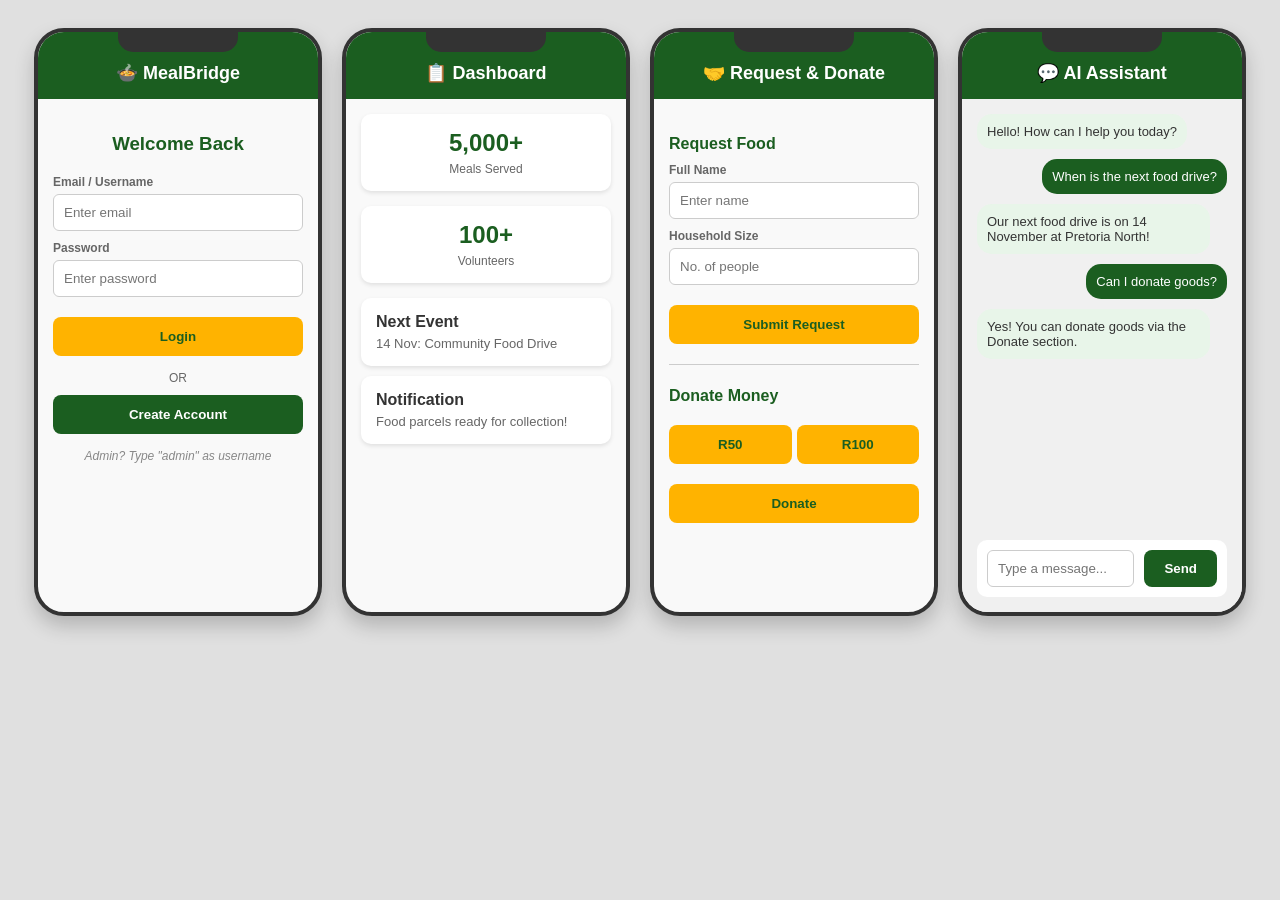
==== src/mobile/mobile-prototype.html @ 6d2c515a "Create mobile-prototype.html" ====
<!DOCTYPE html>
<html lang="en">
<head>
    <meta charset="UTF-8">
    <meta name="viewport" content="width=device-width, initial-scale=1.0">
    <title>MealBridge Mobile Wireframes</title>
    <style>
        body { font-family: 'Segoe UI', Tahoma, Geneva, Verdana, sans-serif; background: #e0e0e0; display: flex; flex-wrap: wrap; gap: 20px; justify-content: center; padding: 20px; }
        .phone { width: 280px; height: 580px; background: #f9f9f9; border: 4px solid #333; border-radius: 30px; overflow: hidden; position: relative; box-shadow: 0 10px 20px rgba(0,0,0,0.2); }
        .notch { width: 120px; height: 20px; background: #333; border-radius: 0 0 15px 15px; position: absolute; top: 0; left: 50%; transform: translateX(-50%); z-index: 10; }
        .screen { height: 100%; display: flex; flex-direction: column; }
        
        /* Mobile Header */
        .m-header { background: #1b5e20; color: white; padding: 30px 15px 15px; text-align: center; font-weight: bold; font-size: 18px; }
        
        /* Mobile Body */
        .m-body { flex: 1; padding: 15px; overflow: hidden; }
        
        /* Buttons & Inputs */
        .m-btn { width: 100%; background: #ffb300; color: #1b5e20; border: none; padding: 12px; border-radius: 8px; font-weight: bold; margin-top: 10px; cursor: pointer; text-align: center; }
        .m-input { width: 100%; padding: 10px; border: 1px solid #ccc; border-radius: 6px; margin-bottom: 10px; box-sizing: border-box; background: white; color: #333; }
        
        /* Specific Screen Elements */
        .m-stat { background: white; padding: 15px; border-radius: 10px; text-align: center; margin-bottom: 15px; box-shadow: 0 2px 4px rgba(0,0,0,0.1); }
        .m-stat h3 { margin: 0; color: #1b5e20; font-size: 24px; }
        .m-stat p { margin: 5px 0 0; color: #666; font-size: 12px; }

        .m-card { background: white; padding: 15px; border-radius: 10px; margin-bottom: 10px; box-shadow: 0 2px 4px rgba(0,0,0,0.1); }
        .m-card h4 { margin: 0 0 5px; color: #333; }
        .m-card p { margin: 0; color: #666; font-size: 13px; }
        
        .m-chat-bubble { padding: 10px; border-radius: 15px; margin-bottom: 10px; max-width: 85%; font-size: 13px; }
        .m-chat-bot { background: #e8f5e9; color: #333; align-self: flex-start; }
        .m-chat-user { background: #1b5e20; color: white; align-self: flex-end; margin-left: auto; }
        
        .label { display: block; font-size: 12px; color: #666; margin-bottom: 5px; font-weight: bold; }
    </style>
</head>
<body>

    <!-- Screen 1: Login / Sign Up -->
    <div class="phone">
        <div class="notch"></div>
        <div class="screen">
            <div class="m-header">🍲 MealBridge</div>
            <div class="m-body">
                <h3 style="text-align:center; color:#1b5e20; margin-bottom:20px;">Welcome Back</h3>
                <div class="label">Email / Username</div>
                <input class="m-input" type="text" placeholder="Enter email">
                <div class="label">Password</div>
                <input class="m-input" type="password" placeholder="Enter password">
                <button class="m-btn">Login</button>
                <div style="text-align:center; margin-top:15px; font-size:12px; color:#666;">OR</div>
                <button class="m-btn" style="background: #1b5e20; color: white;">Create Account</button>
                <p style="text-align:center; margin-top:15px; font-size:12px; color:#888;"><i>Admin? Type "admin" as username</i></p>
            </div>
        </div>
    </div>

    <!-- Screen 2: Home / Dashboard -->
    <div class="phone">
        <div class="notch"></div>
        <div class="screen">
            <div class="m-header">📋 Dashboard</div>
            <div class="m-body">
                <div class="m-stat"><h3>5,000+</h3><p>Meals Served</p></div>
                <div class="m-stat"><h3>100+</h3><p>Volunteers</p></div>
                
                <div class="m-card">
                    <h4>Next Event</h4>
                    <p>14 Nov: Community Food Drive</p>
                </div>
                <div class="m-card">
                    <h4>Notification</h4>
                    <p>Food parcels ready for collection!</p>
                </div>
            </div>
        </div>
    </div>

    <!-- Screen 3: Request & Donate -->
    <div class="phone">
        <div class="notch"></div>
        <div class="screen">
            <div class="m-header">🤝 Request & Donate</div>
            <div class="m-body">
                <h4 style="color:#1b5e20; margin-bottom:10px;">Request Food</h4>
                <div class="label">Full Name</div>
                <input class="m-input" type="text" placeholder="Enter name">
                <div class="label">Household Size</div>
                <input class="m-input" type="number" placeholder="No. of people">
                <button class="m-btn">Submit Request</button>
                
                <div style="border-top: 1px solid #ccc; margin: 20px 0;"></div>
                
                <h4 style="color:#1b5e20; margin-bottom:10px;">Donate Money</h4>
                <div style="display:flex; gap:5px; margin-bottom:10px;">
                    <button class="m-btn" style="flex:1;">R50</button>
                    <button class="m-btn" style="flex:1;">R100</button>
                </div>
                <button class="m-btn">Donate</button>
            </div>
        </div>
    </div>

    <!-- Screen 4: Chatbot -->
    <div class="phone">
        <div class="notch"></div>
        <div class="screen">
            <div class="m-header">💬 AI Assistant</div>
            <div class="m-body" style="display:flex; flex-direction:column; background: #f0f0f0;">
                <div class="m-chat-bubble m-chat-bot">Hello! How can I help you today?</div>
                <div class="m-chat-bubble m-chat-user">When is the next food drive?</div>
                <div class="m-chat-bubble m-chat-bot">Our next food drive is on 14 November at Pretoria North!</div>
                <div class="m-chat-bubble m-chat-user">Can I donate goods?</div>
                <div class="m-chat-bubble m-chat-bot">Yes! You can donate goods via the Donate section.</div>
                
                <div style="margin-top:auto; display:flex; gap:10px; background:white; padding:10px; border-radius:10px;">
                    <input class="m-input" style="margin:0; flex:1;" placeholder="Type a message...">
                    <button style="background:#1b5e20; color:white; border:none; padding:10px 20px; border-radius:8px; font-weight:bold;">Send</button>
                </div>
            </div>
        </div>
    </div>

</body>
</html>
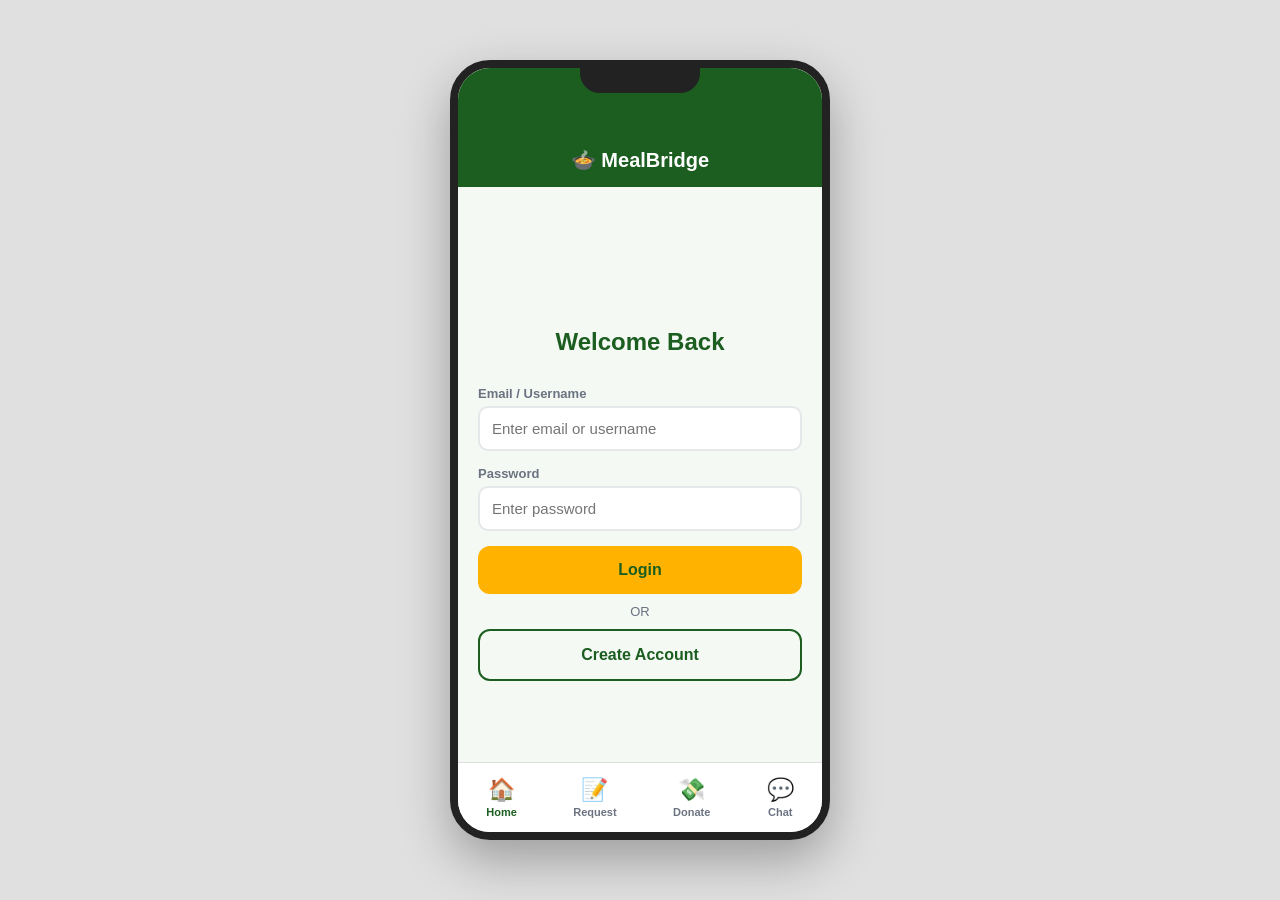
==== commit 67f725c7: "Update mobile-prototype.html" ====
--- a/src/mobile/mobile-prototype.html
+++ b/src/mobile/mobile-prototype.html
@@ -2,126 +2,355 @@
 <html lang="en">
 <head>
     <meta charset="UTF-8">
-    <meta name="viewport" content="width=device-width, initial-scale=1.0">
-    <title>MealBridge Mobile Wireframes</title>
+    <meta name="viewport" content="width=device-width, initial-scale=1.0, maximum-scale=1.0, user-scalable=no">
+    <title>MealBridge Mobile App</title>
     <style>
-        body { font-family: 'Segoe UI', Tahoma, Geneva, Verdana, sans-serif; background: #e0e0e0; display: flex; flex-wrap: wrap; gap: 20px; justify-content: center; padding: 20px; }
-        .phone { width: 280px; height: 580px; background: #f9f9f9; border: 4px solid #333; border-radius: 30px; overflow: hidden; position: relative; box-shadow: 0 10px 20px rgba(0,0,0,0.2); }
-        .notch { width: 120px; height: 20px; background: #333; border-radius: 0 0 15px 15px; position: absolute; top: 0; left: 50%; transform: translateX(-50%); z-index: 10; }
-        .screen { height: 100%; display: flex; flex-direction: column; }
+        :root {
+            --primary: #1b5e20;
+            --primary-light: #2e7d32;
+            --accent: #ffb300;
+            --light: #f4f9f4;
+            --white: #fff;
+            --dark: #1f2937;
+            --grey: #6b7280;
+            --border: #e5e7eb;
+            --shadow: 0 4px 10px rgba(0,0,0,0.1);
+        }
+
+        * { margin: 0; padding: 0; box-sizing: border-box; font-family: 'Segoe UI', Tahoma, Geneva, Verdana, sans-serif; }
+        body { background: #e0e0e0; display: flex; justify-content: center; align-items: center; min-height: 100vh; }
+
+        /* Phone Frame */
+        .phone { width: 380px; height: 780px; background: var(--light); border-radius: 40px; border: 8px solid #222; overflow: hidden; position: relative; box-shadow: 0 20px 50px rgba(0,0,0,0.3); }
+        .notch { width: 120px; height: 25px; background: #222; border-radius: 0 0 20px 20px; position: absolute; top: 0; left: 50%; transform: translateX(-50%); z-index: 100; }
+
+        /* Screens */
+        .screen { height: 100%; display: flex; flex-direction: column; position: absolute; top: 0; left: 0; width: 100%; transition: transform 0.3s ease-in-out; transform: translateX(100%); }
+        .screen.active { transform: translateX(0); }
+
+        /* Header */
+        .header { background: var(--primary); color: white; padding: 40px 20px 15px; text-align: center; position: relative; }
+        .header h2 { font-size: 20px; margin: 0; }
+        .header .back { position: absolute; left: 20px; top: 40px; font-size: 24px; cursor: pointer; color: white; }
+
+        /* Body */
+        .body { flex: 1; padding: 20px; overflow-y: auto; }
+
+        /* Components */
+        .input { width: 100%; padding: 12px; border: 2px solid var(--border); border-radius: 10px; margin-bottom: 15px; font-size: 15px; background: var(--white); }
+        .label { display: block; font-size: 13px; font-weight: bold; color: var(--grey); margin-bottom: 5px; }
+        .btn { width: 100%; background: var(--accent); color: var(--primary); border: none; padding: 15px; border-radius: 12px; font-size: 16px; font-weight: bold; cursor: pointer; margin-bottom: 10px; transition: 0.3s; }
+        .btn:active { transform: scale(0.98); }
+        .btn-primary { background: var(--primary); color: white; }
+        .btn-outline { background: transparent; border: 2px solid var(--primary); color: var(--primary); }
+
+        /* Cards */
+        .card { background: white; padding: 15px; border-radius: 15px; box-shadow: var(--shadow); margin-bottom: 15px; }
+        .card h4 { color: var(--primary); margin: 0 0 5px; }
+        .card p { color: var(--grey); font-size: 13px; margin: 0; }
+
+        /* Stats */
+        .stat { background: white; padding: 20px; border-radius: 15px; text-align: center; box-shadow: var(--shadow); }
+        .stat h3 { color: var(--primary); font-size: 28px; margin: 0; }
+        .stat p { color: var(--grey); font-size: 12px; margin-top: 5px; }
+
+        /* Chat */
+        .chat-body { flex: 1; display: flex; flex-direction: column; gap: 10px; padding: 15px; overflow-y: auto; background: #f0f0f0; }
+        .bubble { padding: 12px 15px; border-radius: 15px; max-width: 80%; font-size: 14px; line-height: 1.5; }
+        .bubble.bot { background: white; align-self: flex-start; box-shadow: var(--shadow); }
+        .bubble.user { background: var(--primary); color: white; align-self: flex-end; }
+        .chat-input-row { display: flex; gap: 10px; padding: 15px; background: white; border-top: 1px solid #ddd; }
+        .chat-input-row input { flex: 1; padding: 12px; border: 2px solid #ddd; border-radius: 25px; font-size: 14px; }
+        .chat-input-row button { background: var(--primary); color: white; border: none; border-radius: 25px; padding: 0 20px; font-size: 14px; font-weight: bold; }
+
+        /* Bottom Nav */
+        .bottom-nav { position: absolute; bottom: 0; left: 0; right: 0; height: 70px; background: white; display: flex; justify-content: space-around; align-items: center; border-top: 1px solid #ddd; z-index: 100; }
+        .nav-item { display: flex; flex-direction: column; align-items: center; font-size: 11px; color: var(--grey); cursor: pointer; font-weight: bold; }
+        .nav-item.active { color: var(--primary); }
+        .nav-item i { font-size: 22px; font-style: normal; margin-bottom: 3px; }
         
-        /* Mobile Header */
-        .m-header { background: #1b5e20; color: white; padding: 30px 15px 15px; text-align: center; font-weight: bold; font-size: 18px; }
-        
-        /* Mobile Body */
-        .m-body { flex: 1; padding: 15px; overflow: hidden; }
-        
-        /* Buttons & Inputs */
-        .m-btn { width: 100%; background: #ffb300; color: #1b5e20; border: none; padding: 12px; border-radius: 8px; font-weight: bold; margin-top: 10px; cursor: pointer; text-align: center; }
-        .m-input { width: 100%; padding: 10px; border: 1px solid #ccc; border-radius: 6px; margin-bottom: 10px; box-sizing: border-box; background: white; color: #333; }
-        
-        /* Specific Screen Elements */
-        .m-stat { background: white; padding: 15px; border-radius: 10px; text-align: center; margin-bottom: 15px; box-shadow: 0 2px 4px rgba(0,0,0,0.1); }
-        .m-stat h3 { margin: 0; color: #1b5e20; font-size: 24px; }
-        .m-stat p { margin: 5px 0 0; color: #666; font-size: 12px; }
-
-        .m-card { background: white; padding: 15px; border-radius: 10px; margin-bottom: 10px; box-shadow: 0 2px 4px rgba(0,0,0,0.1); }
-        .m-card h4 { margin: 0 0 5px; color: #333; }
-        .m-card p { margin: 0; color: #666; font-size: 13px; }
-        
-        .m-chat-bubble { padding: 10px; border-radius: 15px; margin-bottom: 10px; max-width: 85%; font-size: 13px; }
-        .m-chat-bot { background: #e8f5e9; color: #333; align-self: flex-start; }
-        .m-chat-user { background: #1b5e20; color: white; align-self: flex-end; margin-left: auto; }
-        
-        .label { display: block; font-size: 12px; color: #666; margin-bottom: 5px; font-weight: bold; }
+        /* Alerts */
+        .alert { padding: 12px; border-radius: 10px; text-align: center; font-weight: bold; margin-bottom: 15px; display: none; }
+        .alert.success { background: #d4edda; color: #155724; }
+        .alert.error { background: #f8d7da; color: #721c24; }
+
+        /* Admin Hidden */
+        #adminScreen { display: none; }
     </style>
 </head>
 <body>
 
-    <!-- Screen 1: Login / Sign Up -->
+    <!-- The Phone -->
     <div class="phone">
         <div class="notch"></div>
-        <div class="screen">
-            <div class="m-header">🍲 MealBridge</div>
-            <div class="m-body">
-                <h3 style="text-align:center; color:#1b5e20; margin-bottom:20px;">Welcome Back</h3>
-                <div class="label">Email / Username</div>
-                <input class="m-input" type="text" placeholder="Enter email">
-                <div class="label">Password</div>
-                <input class="m-input" type="password" placeholder="Enter password">
-                <button class="m-btn">Login</button>
-                <div style="text-align:center; margin-top:15px; font-size:12px; color:#666;">OR</div>
-                <button class="m-btn" style="background: #1b5e20; color: white;">Create Account</button>
-                <p style="text-align:center; margin-top:15px; font-size:12px; color:#888;"><i>Admin? Type "admin" as username</i></p>
-            </div>
-        </div>
+
+        <!-- Screen 1: Splash / Login -->
+        <div class="screen active" id="loginScreen">
+            <div class="header" style="padding-top: 80px;"><h2>🍲 MealBridge</h2></div>
+            <div class="body" style="display:flex; flex-direction:column; justify-content:center;">
+                <h2 style="text-align:center; color: var(--primary); margin-bottom: 30px;">Welcome Back</h2>
+                
+                <label class="label">Email / Username</label>
+                <input class="input" id="loginUser" placeholder="Enter email or username">
+                <label class="label">Password</label>
+                <input class="input" type="password" id="loginPass" placeholder="Enter password">
+                
+                <button class="btn" onclick="login()">Login</button>
+                <div style="text-align:center; font-size:13px; color:var(--grey); margin-bottom:10px;">OR</div>
+                <button class="btn btn-outline" onclick="goTo('signupScreen')">Create Account</button>
+                
+                <div id="loginMsg" class="alert error" style="margin-top: 15px;"></div>
+            </div>
+        </div>
+
+        <!-- Screen 2: Signup -->
+        <div class="screen" id="signupScreen">
+            <div class="header"><span class="back" onclick="goTo('loginScreen')">←</span><h2>Sign Up</h2></div>
+            <div class="body">
+                <label class="label">Full Name</label>
+                <input class="input" id="signupName" placeholder="Enter full name">
+                <label class="label">Email</label>
+                <input class="input" id="signupEmail" placeholder="Enter email">
+                <label class="label">Password</label>
+                <input class="input" type="password" id="signupPass" placeholder="Create password">
+                
+                <button class="btn btn-primary" onclick="signup()">Create Account</button>
+                <div id="signupMsg" class="alert error"></div>
+            </div>
+        </div>
+
+        <!-- Screen 3: Home Dashboard (Main) -->
+        <div class="screen" id="homeScreen">
+            <div class="header"><h2>Home</h2></div>
+            <div class="body" style="padding-bottom: 80px;">
+                <div class="card">
+                    <h4>📢 Announcement</h4>
+                    <p>Food parcels ready for collection this Saturday!</p>
+                </div>
+                <div class="card">
+                    <h4>📅 Next Event</h4>
+                    <p>14 Nov: Community Food Drive</p>
+                </div>
+                <div style="display:grid; grid-template-columns:1fr 1fr; gap:10px; margin-top: 20px;">
+                    <div class="stat"><h3>5,000+</h3><p>Meals Served</p></div>
+                    <div class="stat"><h3>100+</h3><p>Volunteers</p></div>
+                </div>
+                
+                <button class="btn" style="margin-top: 20px;" onclick="goTo('requestScreen')">Request Food Now</button>
+                <button class="btn btn-primary" onclick="goTo('donateScreen')">Make a Donation</button>
+            </div>
+        </div>
+
+        <!-- Screen 4: Request Food -->
+        <div class="screen" id="requestScreen">
+            <div class="header"><span class="back" onclick="goTo('homeScreen')">←</span><h2>Request Food</h2></div>
+            <div class="body">
+                <label class="label">Full Name</label>
+                <input class="input" id="reqName" placeholder="Enter name">
+                <label class="label">Household Size</label>
+                <input class="input" type="number" id="reqPeople" placeholder="No. of people">
+                <label class="label">Details</label>
+                <textarea class="input" id="reqDetails" rows="3" placeholder="Brief description"></textarea>
+                
+                <button class="btn btn-primary" onclick="submitRequest()">Submit Request</button>
+                <div id="requestMsg" class="alert success"></div>
+            </div>
+        </div>
+
+        <!-- Screen 5: Donate -->
+        <div class="screen" id="donateScreen">
+            <div class="header"><span class="back" onclick="goTo('homeScreen')">←</span><h2>Donate</h2></div>
+            <div class="body">
+                <div class="card">
+                    <h4>💸 Money</h4>
+                    <div style="display:flex; gap:5px; margin-bottom:10px;">
+                        <button class="btn" style="flex:1;" onclick="donateMoney(50)">R50</button>
+                        <button class="btn" style="flex:1;" onclick="donateMoney(100)">R100</button>
+                        <button class="btn" style="flex:1;" onclick="donateMoney(250)">R250</button>
+                    </div>
+                    <button class="btn btn-primary" onclick="donateMoney(document.getElementById('customAmt').value)">Donate</button>
+                    <input class="input" id="customAmt" type="number" placeholder="Custom amount">
+                </div>
+                <div class="card">
+                    <h4>📦 Goods</h4>
+                    <label class="label">Goods Description</label>
+                    <input class="input" id="goodsDesc" placeholder="e.g. 20kg Rice">
+                    <label class="label">Address</label>
+                    <input class="input" id="goodsAddress" placeholder="Where to collect?">
+                    <button class="btn" onclick="donateGoods()">Donate Goods</button>
+                </div>
+                <div id="donateMsg" class="alert success"></div>
+            </div>
+        </div>
+
+        <!-- Screen 6: Chatbot -->
+        <div class="screen" id="chatScreen">
+            <div class="header"><span class="back" onclick="goTo('homeScreen')">←</span><h2>🤖 AI Assistant</h2></div>
+            <div class="chat-body" id="chatBody">
+                <div class="bubble bot">Hello! How can I help you today?</div>
+            </div>
+            <div class="chat-input-row">
+                <input type="text" id="chatInput" placeholder="Type a message...">
+                <button onclick="sendMessage()">Send</button>
+            </div>
+        </div>
+
+        <!-- Hidden Admin Screen -->
+        <div class="screen" id="adminScreen">
+            <div class="header"><h2>Admin Dashboard</h2></div>
+            <div class="body">
+                <div class="card"><h4>Recent Requests</h4><p id="adminRequests">None yet.</p></div>
+                <div class="card"><h4>Donations</h4><p id="adminDonations">None yet.</p></div>
+                <button class="btn btn-primary" onclick="logout()">Logout</button>
+            </div>
+        </div>
+
+        <!-- Bottom Nav (Visible on Home) -->
+        <div class="bottom-nav">
+            <div class="nav-item active" onclick="goTo('homeScreen')"><i>🏠</i>Home</div>
+            <div class="nav-item" onclick="goTo('requestScreen')"><i>📝</i>Request</div>
+            <div class="nav-item" onclick="goTo('donateScreen')"><i>💸</i>Donate</div>
+            <div class="nav-item" onclick="goTo('chatScreen')"><i>💬</i>Chat</div>
+        </div>
+
     </div>
 
-    <!-- Screen 2: Home / Dashboard -->
-    <div class="phone">
-        <div class="notch"></div>
-        <div class="screen">
-            <div class="m-header">📋 Dashboard</div>
-            <div class="m-body">
-                <div class="m-stat"><h3>5,000+</h3><p>Meals Served</p></div>
-                <div class="m-stat"><h3>100+</h3><p>Volunteers</p></div>
-                
-                <div class="m-card">
-                    <h4>Next Event</h4>
-                    <p>14 Nov: Community Food Drive</p>
-                </div>
-                <div class="m-card">
-                    <h4>Notification</h4>
-                    <p>Food parcels ready for collection!</p>
-                </div>
-            </div>
-        </div>
-    </div>
-
-    <!-- Screen 3: Request & Donate -->
-    <div class="phone">
-        <div class="notch"></div>
-        <div class="screen">
-            <div class="m-header">🤝 Request & Donate</div>
-            <div class="m-body">
-                <h4 style="color:#1b5e20; margin-bottom:10px;">Request Food</h4>
-                <div class="label">Full Name</div>
-                <input class="m-input" type="text" placeholder="Enter name">
-                <div class="label">Household Size</div>
-                <input class="m-input" type="number" placeholder="No. of people">
-                <button class="m-btn">Submit Request</button>
-                
-                <div style="border-top: 1px solid #ccc; margin: 20px 0;"></div>
-                
-                <h4 style="color:#1b5e20; margin-bottom:10px;">Donate Money</h4>
-                <div style="display:flex; gap:5px; margin-bottom:10px;">
-                    <button class="m-btn" style="flex:1;">R50</button>
-                    <button class="m-btn" style="flex:1;">R100</button>
-                </div>
-                <button class="m-btn">Donate</button>
-            </div>
-        </div>
-    </div>
-
-    <!-- Screen 4: Chatbot -->
-    <div class="phone">
-        <div class="notch"></div>
-        <div class="screen">
-            <div class="m-header">💬 AI Assistant</div>
-            <div class="m-body" style="display:flex; flex-direction:column; background: #f0f0f0;">
-                <div class="m-chat-bubble m-chat-bot">Hello! How can I help you today?</div>
-                <div class="m-chat-bubble m-chat-user">When is the next food drive?</div>
-                <div class="m-chat-bubble m-chat-bot">Our next food drive is on 14 November at Pretoria North!</div>
-                <div class="m-chat-bubble m-chat-user">Can I donate goods?</div>
-                <div class="m-chat-bubble m-chat-bot">Yes! You can donate goods via the Donate section.</div>
-                
-                <div style="margin-top:auto; display:flex; gap:10px; background:white; padding:10px; border-radius:10px;">
-                    <input class="m-input" style="margin:0; flex:1;" placeholder="Type a message...">
-                    <button style="background:#1b5e20; color:white; border:none; padding:10px 20px; border-radius:8px; font-weight:bold;">Send</button>
-                </div>
-            </div>
-        </div>
-    </div>
-
+    <!-- JavaScript Logic -->
+    <script>
+        let users = [];
+        let requests = [];
+        let donations = [];
+
+        function goTo(id) {
+            document.querySelectorAll('.screen').forEach(s => s.classList.remove('active'));
+            document.getElementById(id).classList.add('active');
+        }
+
+        function login() {
+            const user = document.getElementById('loginUser').value.trim();
+            const pass = document.getElementById('loginPass').value.trim();
+            const msg = document.getElementById('loginMsg');
+
+            if (user.toLowerCase() === 'admin' && pass === 'admin123') {
+                document.getElementById('loginMsg').style.display = 'none';
+                document.getElementById('adminScreen').style.display = 'flex';
+                goTo('adminScreen');
+                return;
+            }
+
+            if (users.length > 0) {
+                const validUser = users.find(u => u.email === user && u.pass === pass);
+                if (validUser) {
+                    msg.innerText = "Login successful!";
+                    msg.className = "alert success";
+                    setTimeout(() => goTo('homeScreen'), 500);
+                } else {
+                    msg.innerText = "Invalid credentials. Please try again.";
+                    msg.className = "alert error";
+                    msg.style.display = 'block';
+                }
+            } else {
+                msg.innerText = "No account found. Please create one.";
+                msg.className = "alert error";
+                msg.style.display = 'block';
+            }
+        }
+
+        function signup() {
+            const name = document.getElementById('signupName').value.trim();
+            const email = document.getElementById('signupEmail').value.trim();
+            const pass = document.getElementById('signupPass').value.trim();
+            const msg = document.getElementById('signupMsg');
+
+            if (!name || !email || !pass) {
+                msg.innerText = "Please fill in all fields.";
+                msg.className = "alert error";
+                msg.style.display = 'block';
+                return;
+            }
+
+            users.push({ name, email, pass });
+            msg.innerText = "Account created! Please login.";
+            msg.className = "alert success";
+            setTimeout(() => {
+                msg.style.display = 'none';
+                goTo('loginScreen');
+            }, 1000);
+        }
+
+        function submitRequest() {
+            const name = document.getElementById('reqName').value.trim();
+            const people = document.getElementById('reqPeople').value;
+            const details = document.getElementById('reqDetails').value.trim();
+            const msg = document.getElementById('requestMsg');
+
+            if (!name || !people) {
+                msg.innerText = "Please fill in all required fields.";
+                msg.className = "alert error";
+                msg.style.display = 'block';
+                return;
+            }
+
+            requests.push({ name, people, details });
+            document.getElementById('reqName').value = '';
+            document.getElementById('reqPeople').value = '';
+            document.getElementById('reqDetails').value = '';
+            
+            msg.innerText = "✅ Request submitted successfully!";
+            msg.className = "alert success";
+            msg.style.display = 'block';
+            setTimeout(() => msg.style.display = 'none', 3000);
+        }
+
+        function donateMoney(amount) {
+            if (!amount || amount == "0") {
+                alert("Please enter a valid amount.");
+                return;
+            }
+            donations.push({ type: 'Money', amount: 'R' + amount });
+            document.getElementById('customAmt').value = '';
+            alert(`Thank you for donating R${amount}!`);
+        }
+
+        function donateGoods() {
+            const desc = document.getElementById('goodsDesc').value.trim();
+            const addr = document.getElementById('goodsAddress').value.trim();
+            if (!desc || !addr) {
+                alert("Please fill in goods description and address.");
+                return;
+            }
+            donations.push({ type: 'Goods', amount: desc });
+            document.getElementById('goodsDesc').value = '';
+            document.getElementById('goodsAddress').value = '';
+            alert("Thank you! We will contact you for collection.");
+        }
+
+        function sendMessage() {
+            const input = document.getElementById('chatInput');
+            const message = input.value.trim();
+            if (!message) return;
+            
+            const chatBody = document.getElementById('chatBody');
+            chatBody.innerHTML += `<div class="bubble user">${message}</div>`;
+            input.value = '';
+            
+            setTimeout(() => {
+                let botReply = "I'm not sure. Please contact us.";
+                const lowerMsg = message.toLowerCase();
+                if (lowerMsg.includes('donate') || lowerMsg.includes('money')) botReply = "You can donate money via the Donate tab! Thank you!";
+                else if (lowerMsg.includes('event') || lowerMsg.includes('outreach')) botReply = "Our next event is on 14 November!";
+                else if (lowerMsg.includes('food') || lowerMsg.includes('request')) botReply = "Please use the Request tab to submit a food request.";
+                else if (lowerMsg.includes('hi') || lowerMsg.includes('hello')) botReply = "Hello! How can I assist you today?";
+                
+                chatBody.innerHTML += `<div class="bubble bot">${botReply}</div>`;
+                chatBody.scrollTop = chatBody.scrollHeight;
+            }, 1000);
+        }
+
+        function logout() {
+            document.getElementById('adminScreen').style.display = 'none';
+            goTo('loginScreen');
+        }
+    </script>
 </body>
 </html>
